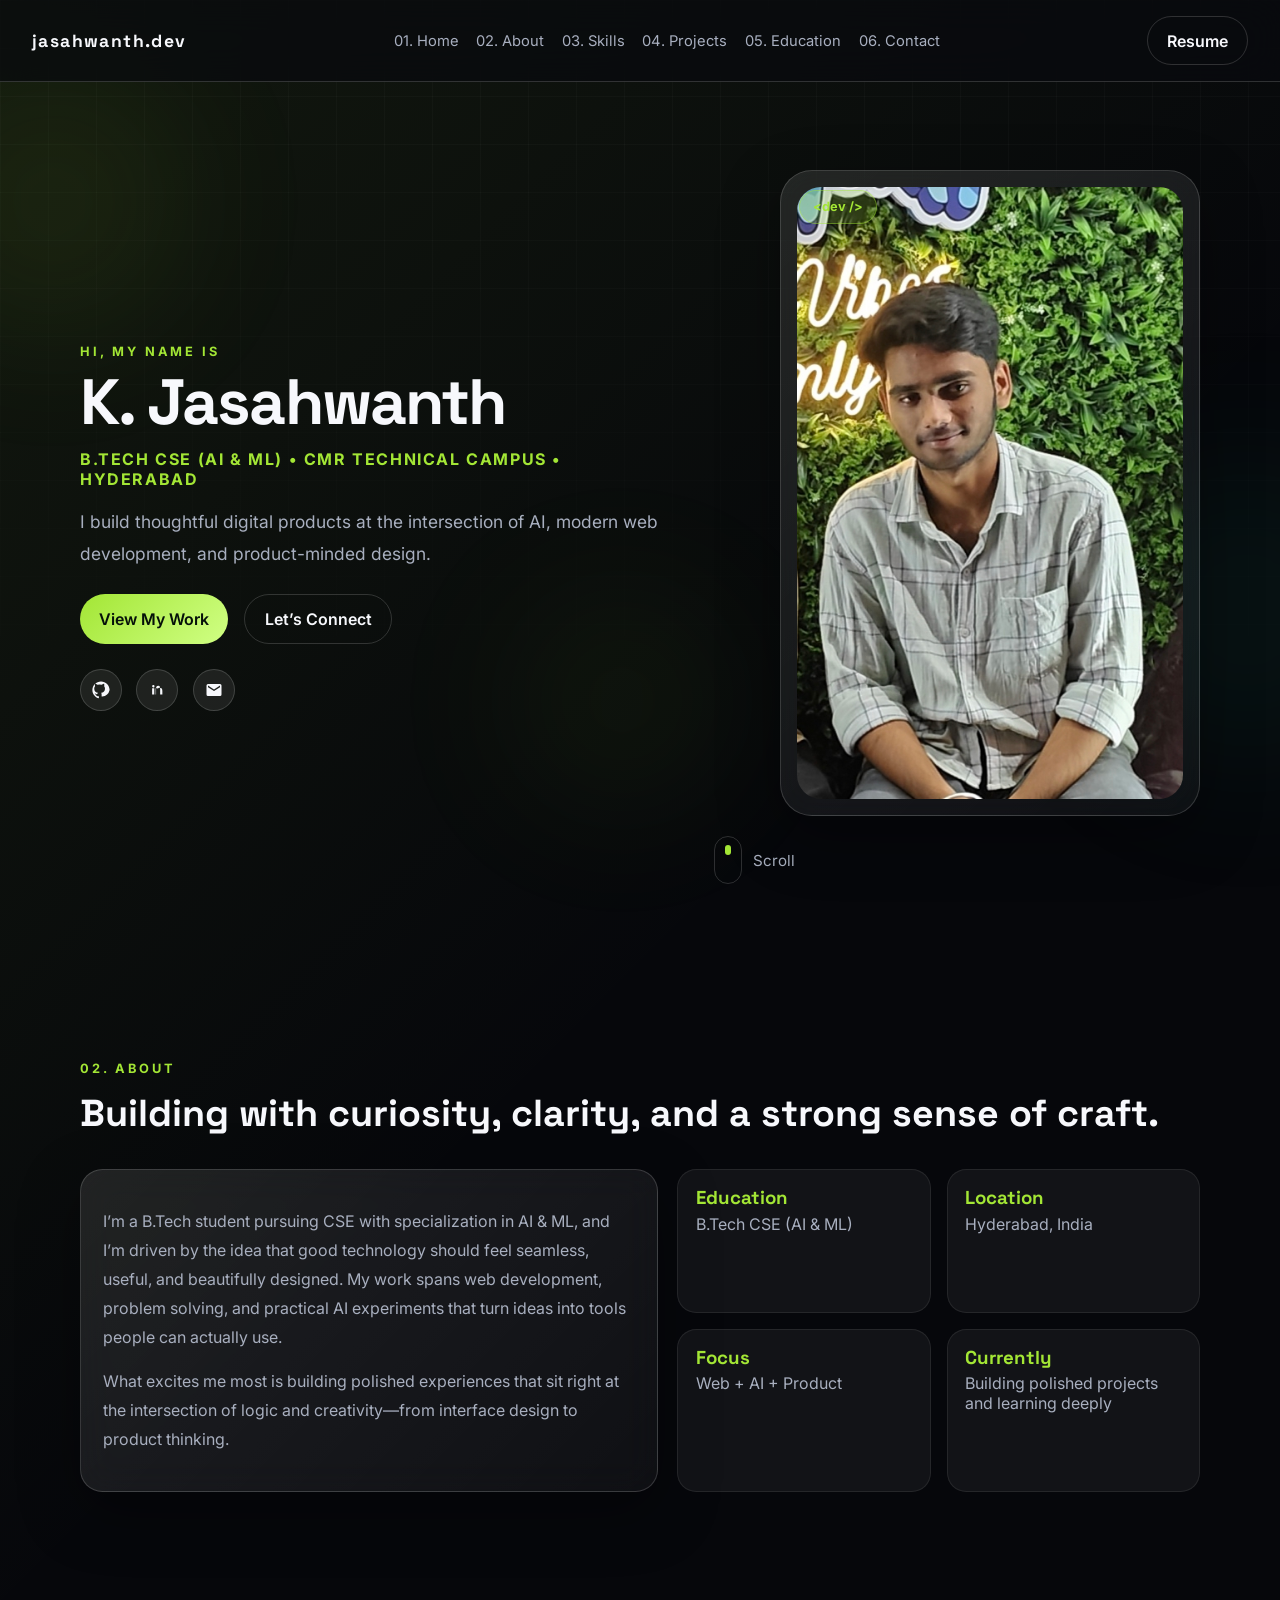
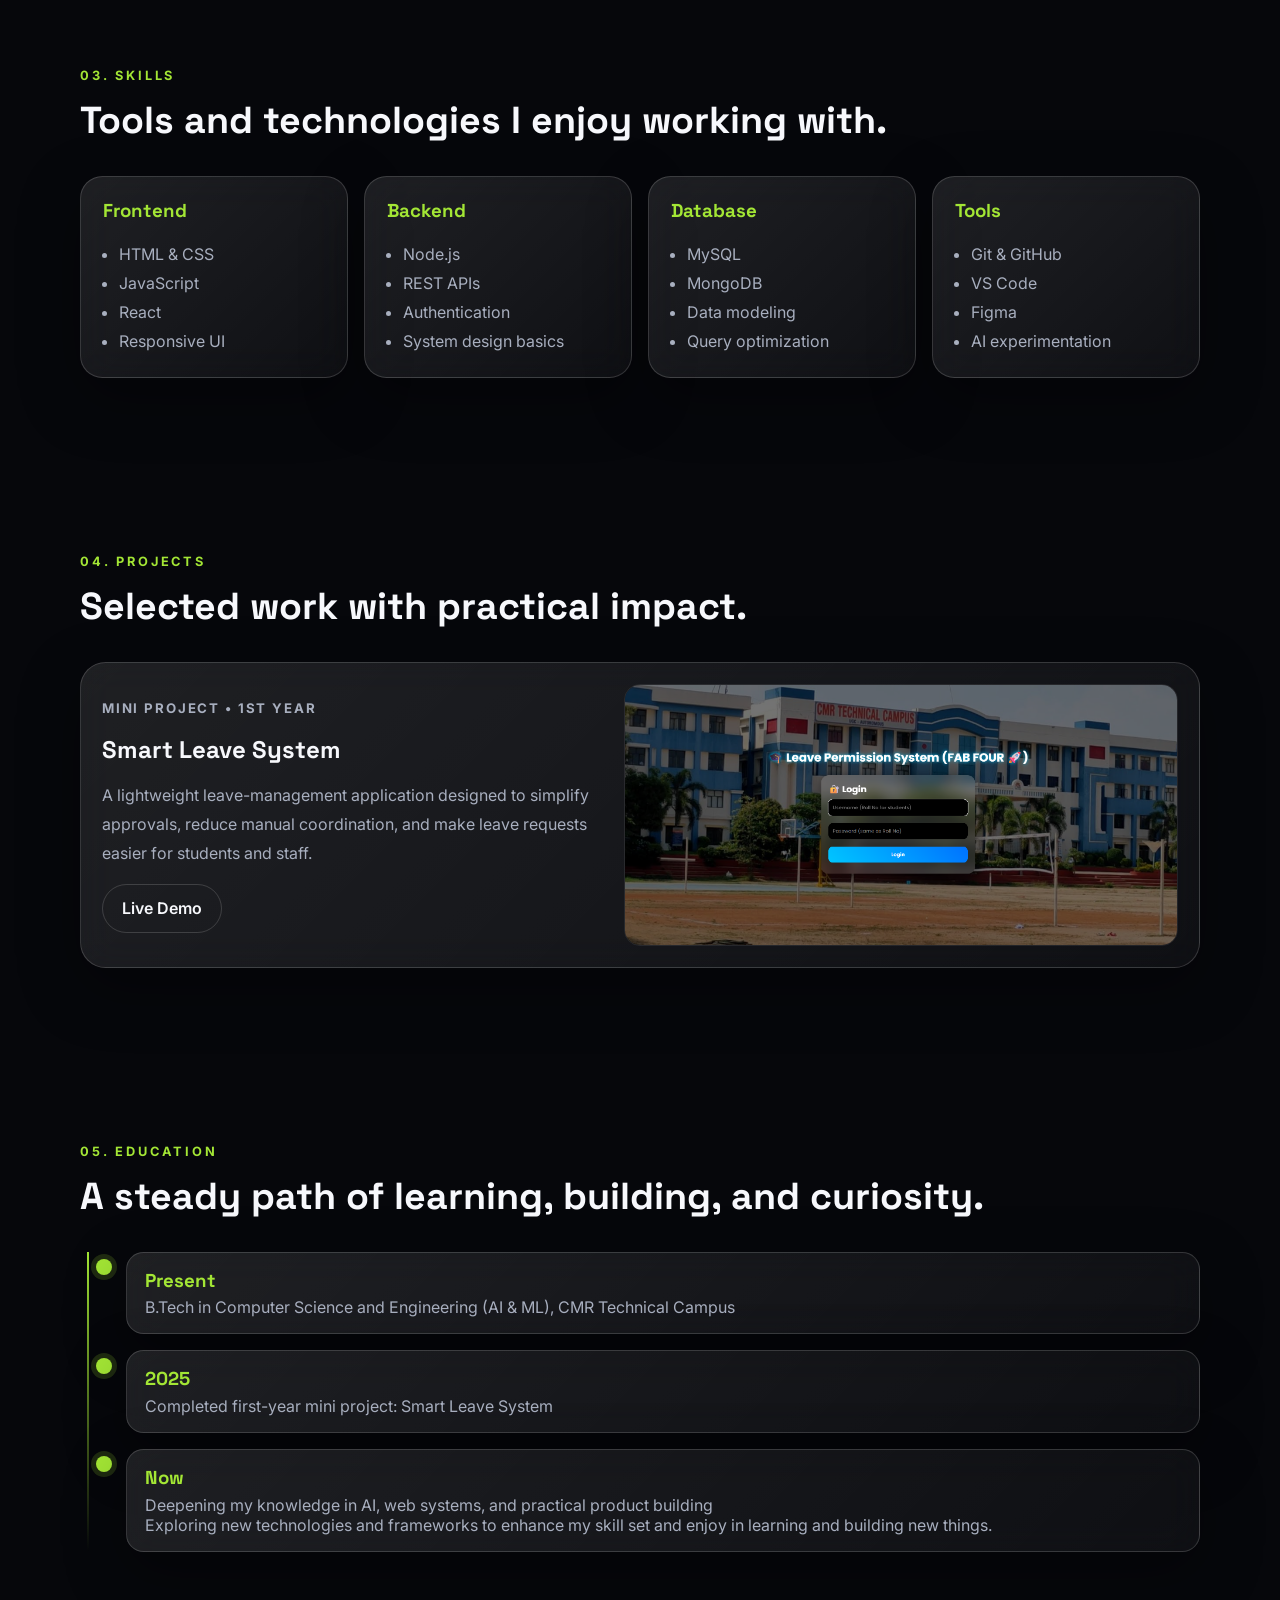
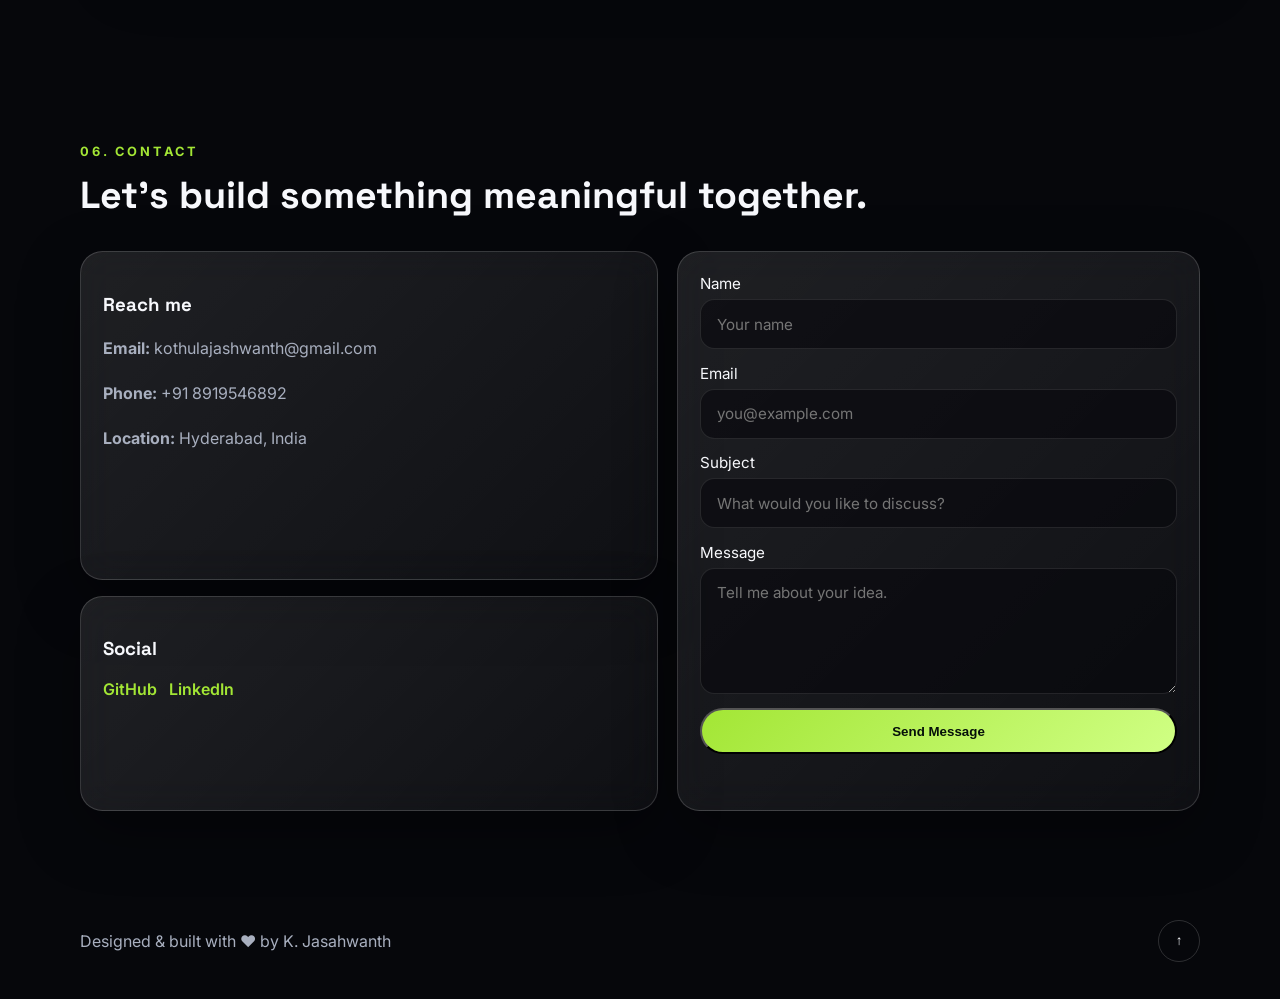
==== Portfolio/index.html @ a8a7d029 "Initial portfolio" ====
<!DOCTYPE html>
<html lang="en">
  <head>
    <meta charset="UTF-8" />
    <meta name="viewport" content="width=device-width, initial-scale=1.0" />
    <title>K. Jasahwanth | Portfolio</title>
    <meta
      name="description"
      content="Portfolio for K. Jasahwanth, a B.Tech CSE (AI & ML) student building modern web and AI experiences."
    />
    <link rel="preconnect" href="https://fonts.googleapis.com" />
    <link rel="preconnect" href="https://fonts.gstatic.com" crossorigin />
    <link
      href="https://fonts.googleapis.com/css2?family=Inter:wght@400;500;600;700;800&family=Space+Grotesk:wght@500;700&display=swap"
      rel="stylesheet"
    />
    <link rel="stylesheet" href="style.css" />
  </head>
  <body>
    <div class="background-orb orb-one"></div>
    <div class="background-orb orb-two"></div>
    <div class="background-orb orb-three"></div>

    <nav class="topbar">
      <a href="#home" class="logo">jasahwanth.dev</a>
      <div class="nav-links">
        <a href="#home">01. Home</a>
        <a href="#about">02. About</a>
        <a href="#skills">03. Skills</a>
        <a href="#projects">04. Projects</a>
        <a href="#education">05. Education</a>
        <a href="#contact">06. Contact</a>
      </div>
      <a href="#contact" class="btn btn-outline">Resume</a>
    </nav>

    <main id="home">
      <section class="hero section">
        <div class="hero-copy reveal">
          <p class="eyebrow">Hi, my name is</p>
          <h1>K. Jasahwanth</h1>
          <p class="hero-subtitle">B.Tech CSE (AI &amp; ML) • CMR Technical Campus • Hyderabad</p>
          <p class="hero-text">
            I build thoughtful digital products at the intersection of AI, modern web development,
            and product-minded design.
          </p>
          <div class="hero-actions">
            <a href="#projects" class="btn btn-primary">View My Work</a>
            <a href="#contact" class="btn btn-secondary">Let’s Connect</a>
          </div>
          <div class="social-links" aria-label="social links">
            <a href="https://github.com/kothulajashwanth" target="_blank" rel="noreferrer" aria-label="GitHub">
              <svg viewBox="0 0 24 24" aria-hidden="true"><path d="M12 .5C5.65.5.5 5.65.5 12c0 5.1 3.3 9.4 7.9 10.9.6.1.8-.2.8-.6v-2.1c-3.2.7-3.9-1.4-3.9-1.4-.5-1.2-1.2-1.6-1.2-1.6-1-.7.1-.7.1-.7 1.1.1 1.7 1.1 1.7 1.1 1 .1 1.5-.8 1.8-1.2.1-.2.3-.5.5-.7-2.5-.3-5.2-1.3-5.2-5.7 0-1.3.4-2.3 1.1-3.1-.1-.3-.5-1.5.1-3.1 0 0 .9-.3 3.1 1.2a10.9 10.9 0 0 1 5.7 0c2.2-1.5 3.1-1.2 3.1-1.2.6 1.6.2 2.8.1 3.1.7.8 1.1 1.8 1.1 3.1 0 4.4-2.7 5.4-5.2 5.7.4.3.7.9.7 1.8v2.7c0 .3.2.7.8.6A11.5 11.5 0 0 0 23.5 12C23.5 5.65 18.35.5 12 .5Z"/></svg>
            </a>
            <a href="https://linkedin.com/in/jashwanth-kothula-0837013a5" target="_blank" rel="noreferrer" aria-label="LinkedIn">
              <svg viewBox="0 0 24 24" aria-hidden="true"><path d="M6.94 8.5A1.56 1.56 0 1 0 6.94 5.4a1.56 1.56 0 0 0 0 3.1ZM5.5 9.5h2.88V18H5.5zM10.2 9.5h2.76v1.16h.04c.38-.73 1.32-1.5 2.71-1.5 2.9 0 3.44 1.91 3.44 4.39V18H16.2v-7.6c0-1.81-.03-4.14-2.52-4.14-2.53 0-2.92 1.97-2.92 4.01V18H10.2z"/></svg>
            </a>
            <a href="mailto:kothulajashwanth@gmail.com" aria-label="Email">
              <svg viewBox="0 0 24 24" aria-hidden="true"><path d="M20 4H4a2 2 0 0 0-2 2v12a2 2 0 0 0 2 2h16a2 2 0 0 0 2-2V6a2 2 0 0 0-2-2Zm0 4.2-8 5.2-8-5.2V6l8 5.2L20 6Z"/></svg>
            </a>
          </div>
        </div>

        <div class="hero-visual reveal">
          <div class="profile-card">
            <div class="badge">&lt;dev /&gt;</div>
            <img src="assets/profile.jpeg" alt="Portrait of K. Jasahwanth" />
          </div>
          <div class="scroll-indicator">
            <span></span>
            <p>Scroll</p>
          </div>
        </div>
      </section>

      <section id="about" class="section">
        <div class="section-heading reveal">
          <p class="eyebrow">02. About</p>
          <h2>Building with curiosity, clarity, and a strong sense of craft.</h2>
        </div>
        <div class="about-grid">
          <div class="glass-card reveal">
            <p>
              I’m a B.Tech student pursuing CSE with specialization in AI &amp; ML, and I’m driven
              by the idea that good technology should feel seamless, useful, and beautifully
              designed. My work spans web development, problem solving, and practical AI experiments
              that turn ideas into tools people can actually use.
            </p>
            <p>
              What excites me most is building polished experiences that sit right at the intersection
              of logic and creativity—from interface design to product thinking.
            </p>
          </div>
          <div class="facts-grid">
            <div class="fact-card reveal">
              <h3>Education</h3>
              <p>B.Tech CSE (AI &amp; ML)</p>
            </div>
            <div class="fact-card reveal">
              <h3>Location</h3>
              <p>Hyderabad, India</p>
            </div>
            <div class="fact-card reveal">
              <h3>Focus</h3>
              <p>Web + AI + Product</p>
            </div>
            <div class="fact-card reveal">
              <h3>Currently</h3>
              <p>Building polished projects and learning deeply</p>
            </div>
          </div>
        </div>
      </section>

      <section id="skills" class="section">
        <div class="section-heading reveal">
          <p class="eyebrow">03. Skills</p>
          <h2>Tools and technologies I enjoy working with.</h2>
        </div>
        <div class="skills-grid">
          <article class="glass-card skill-card reveal">
            <h3>Frontend</h3>
            <ul>
              <li>HTML &amp; CSS</li>
              <li>JavaScript</li>
              <li>React</li>
              <li>Responsive UI</li>
            </ul>
          </article>
          <article class="glass-card skill-card reveal">
            <h3>Backend</h3>
            <ul>
              <li>Node.js</li>
              <li>REST APIs</li>
              <li>Authentication</li>
              <li>System design basics</li>
            </ul>
          </article>
          <article class="glass-card skill-card reveal">
            <h3>Database</h3>
            <ul>
              <li>MySQL</li>
              <li>MongoDB</li>
              <li>Data modeling</li>
              <li>Query optimization</li>
            </ul>
          </article>
          <article class="glass-card skill-card reveal">
            <h3>Tools</h3>
            <ul>
              <li>Git &amp; GitHub</li>
              <li>VS Code</li>
              <li>Figma</li>
              <li>AI experimentation</li>
            </ul>
          </article>
        </div>
      </section>

      <section id="projects" class="section">
        <div class="section-heading reveal">
          <p class="eyebrow">04. Projects</p>
          <h2>Selected work with practical impact.</h2>
        </div>
        <div class="project-card reveal">
          <div class="project-copy">
            <p class="project-label">Mini Project • 1st Year</p>
            <h3>Smart Leave System</h3>
            <p>
              A lightweight leave-management application designed to simplify approvals, reduce manual
              coordination, and make leave requests easier for students and staff.
            </p>
            <a class="btn btn-outline" href="https://jashu7025.niat.tech" target="_blank" rel="noreferrer">Live Demo</a>
          </div>
          <div class="project-media">
            <img src="assets/project.png" alt="Smart Leave System UI preview" />
          </div>
        </div>
      </section>

      <section id="education" class="section">
        <div class="section-heading reveal">
          <p class="eyebrow">05. Education</p>
          <h2>A steady path of learning, building, and curiosity.</h2>
        </div>
        <div class="timeline reveal">
          <div class="timeline-item">
            <div class="timeline-node"></div>
            <div class="timeline-card">
              <h3> Present</h3>
              <p>B.Tech in Computer Science and Engineering (AI &amp; ML), CMR Technical Campus</p>
            </div>
          </div>
          <div class="timeline-item">
            <div class="timeline-node"></div>
            <div class="timeline-card">
              <h3>2025</h3>
              <p>Completed first-year mini project: Smart Leave System</p>
            </div>
          </div>
          <div class="timeline-item">
            <div class="timeline-node"></div>
            <div class="timeline-card">
              <h3>Now</h3>
              <p>Deepening my knowledge in AI, web systems, and practical product building </p>
              <p>Exploring new technologies and frameworks to enhance my skill set  
                and enjoy in learning and building new things.
              </p>
            </div>
          </div>
        </div>
      </section>

      <section id="contact" class="section">
        <div class="section-heading reveal">
          <p class="eyebrow">06. Contact</p>
          <h2>Let’s build something meaningful together.</h2>
        </div>
        <div class="contact-grid">
          <div class="contact-info reveal">
            <div class="glass-card contact-card">
              <h3>Reach me</h3>
              <p><strong>Email:</strong> kothulajashwanth@gmail.com</p>
              <p><strong>Phone:</strong> +91 8919546892</p>
              <p><strong>Location:</strong> Hyderabad, India</p>
            </div>
            <div class="glass-card contact-card">
              <h3>Social</h3>
              <div class="contact-socials">
                <a href="https://github.com/kothulajashwanth" target="_blank" rel="noreferrer">GitHub</a>
                <a href="https://linkedin.com/in/jashwanth-kothula-0837013a5" target="_blank" rel="noreferrer">LinkedIn</a>
              </div>
            </div>
          </div>

          <form id="contact-form" class="glass-card reveal">
            <label>
              Name
              <input type="text" name="name" placeholder="Your name" required />
            </label>
            <label>
              Email
              <input type="email" name="email" placeholder="you@example.com" required />
            </label>
            <label>
              Subject
              <input type="text" name="subject" placeholder="What would you like to discuss?" required />
            </label>
            <label>
              Message
              <textarea name="message" rows="5" placeholder="Tell me about your idea." required></textarea>
            </label>
            <button type="submit" class="btn btn-primary">Send Message</button>
            <p id="form-status" class="form-status" aria-live="polite"></p>
          </form>
        </div>
      </section>
    </main>

    <footer class="footer">
      <p>Designed &amp; built with ♥ by K. Jasahwanth</p>
      <button class="back-top" type="button" aria-label="Back to top">↑</button>
    </footer>

    <script src="script.js"></script>
  </body>
</html>
---- Portfolio/style.css ----
:root {
  --bg: #06070b;
  --bg-soft: #0f1118;
  --surface: rgba(255, 255, 255, 0.08);
  --surface-strong: rgba(255, 255, 255, 0.12);
  --text: #f7f8fc;
  --muted: #a8afbf;
  --accent: #a3e635;
  --accent-2: #1f9d74;
  --border: rgba(255, 255, 255, 0.16);
  --shadow: 0 20px 60px rgba(0, 0, 0, 0.35);
}

* {
  box-sizing: border-box;
}

html {
  scroll-behavior: smooth;
}

body {
  margin: 0;
  font-family: 'Inter', sans-serif;
  color: var(--text);
  background:
    linear-gradient(135deg, rgba(163, 230, 53, 0.08), transparent 30%),
    var(--bg);
  min-height: 100vh;
  overflow-x: hidden;
}

body::before {
  content: '';
  position: fixed;
  inset: 0;
  background-image: linear-gradient(rgba(255,255,255,0.04) 1px, transparent 1px),
    linear-gradient(90deg, rgba(255,255,255,0.04) 1px, transparent 1px);
  background-size: 48px 48px;
  mask-image: linear-gradient(to bottom, rgba(0,0,0,0.7), transparent 90%);
  pointer-events: none;
  z-index: -2;
}

.background-orb {
  position: fixed;
  border-radius: 999px;
  filter: blur(80px);
  opacity: 0.35;
  z-index: -1;
  animation: float 10s ease-in-out infinite;
}

.orb-one {
  width: 260px;
  height: 260px;
  background: rgba(163, 230, 53, 0.24);
  top: 8%;
  left: -6%;
}

.orb-two {
  width: 320px;
  height: 320px;
  background: rgba(31, 157, 116, 0.24);
  top: 50%;
  right: -10%;
  animation-duration: 12s;
}

.orb-three {
  width: 220px;
  height: 220px;
  background: rgba(163, 230, 53, 0.18);
  bottom: 10%;
  left: 40%;
  animation-duration: 14s;
}

.topbar {
  position: sticky;
  top: 0;
  z-index: 20;
  display: flex;
  align-items: center;
  justify-content: space-between;
  gap: 1rem;
  padding: 1rem 2rem;
  backdrop-filter: blur(18px);
  background: rgba(9, 10, 14, 0.72);
  border-bottom: 1px solid var(--border);
}

.logo {
  font-family: 'Space Grotesk', sans-serif;
  font-size: 1.1rem;
  font-weight: 700;
  letter-spacing: 0.08em;
  text-transform: lowercase;
  color: var(--text);
  text-decoration: none;
}

.nav-links {
  display: flex;
  gap: 1.1rem;
  flex-wrap: wrap;
}

.nav-links a {
  color: var(--muted);
  text-decoration: none;
  font-size: 0.92rem;
  transition: color 0.2s ease;
}

.nav-links a:hover {
  color: var(--accent);
}

.section {
  width: min(1120px, calc(100% - 2.5rem));
  margin: 0 auto;
  padding: 5.5rem 0;
}

.hero {
  display: grid;
  grid-template-columns: 1.1fr 0.9fr;
  gap: 2.5rem;
  align-items: center;
  min-height: calc(100vh - 74px);
}

.eyebrow {
  margin: 0 0 0.8rem;
  color: var(--accent);
  font-weight: 700;
  letter-spacing: 0.22em;
  text-transform: uppercase;
  font-size: 0.8rem;
}

h1,
h2,
h3 {
  font-family: 'Space Grotesk', sans-serif;
}

h1 {
  margin: 0;
  font-size: clamp(2.8rem, 5vw, 5.2rem);
  line-height: 0.95;
  letter-spacing: -0.03em;
}

.hero-subtitle {
  margin: 1rem 0 0;
  font-size: 1rem;
  color: var(--accent);
  font-weight: 700;
  letter-spacing: 0.1em;
  text-transform: uppercase;
}

.hero-text {
  max-width: 620px;
  font-size: 1.09rem;
  line-height: 1.8;
  color: var(--muted);
  margin: 1.1rem 0 0;
}

.hero-actions {
  display: flex;
  gap: 1rem;
  flex-wrap: wrap;
  margin-top: 1.6rem;
}

.btn {
  display: inline-flex;
  align-items: center;
  justify-content: center;
  padding: 0.85rem 1.2rem;
  border-radius: 999px;
  text-decoration: none;
  font-weight: 600;
  transition: transform 0.2s ease, background 0.2s ease, border-color 0.2s ease;
}

.btn:hover {
  transform: translateY(-2px);
}

.btn-primary {
  color: #051009;
  background: linear-gradient(135deg, var(--accent), #d0ff84);
}

.btn-secondary,
.btn-outline {
  color: var(--text);
  background: transparent;
  border: 1px solid var(--border);
}

.social-links {
  display: flex;
  gap: 0.9rem;
  margin-top: 1.6rem;
}

.social-links a {
  width: 42px;
  height: 42px;
  display: grid;
  place-items: center;
  border-radius: 50%;
  border: 1px solid var(--border);
  background: var(--surface);
  color: var(--text);
  transition: border-color 0.2s ease, transform 0.2s ease;
}

.social-links a:hover {
  border-color: var(--accent);
  transform: translateY(-2px);
}

.social-links svg {
  width: 18px;
  height: 18px;
  fill: currentColor;
}

.profile-card,
.glass-card,
.project-card,
.timeline-card,
.contact-card,
form {
  border: 1px solid var(--border);
  background: linear-gradient(135deg, rgba(255,255,255,0.1), rgba(255,255,255,0.04));
  box-shadow: var(--shadow);
  backdrop-filter: blur(18px);
}

.profile-card {
  position: relative;
  border-radius: 2rem;
  padding: 1rem;
  max-width: 420px;
  margin-left: auto;
}

.profile-card img {
  width: 100%;
  display: block;
  border-radius: 1.5rem;
}

.badge {
  position: absolute;
  top: 1.15rem;
  left: 1.15rem;
  padding: 0.55rem 0.8rem;
  border-radius: 999px;
  background: rgba(163, 230, 53, 0.18);
  color: var(--accent);
  font-size: 0.8rem;
  font-weight: 700;
  border: 1px solid rgba(163, 230, 53, 0.4);
}

.scroll-indicator {
  display: flex;
  align-items: center;
  gap: 0.7rem;
  margin-top: 1.2rem;
  color: var(--muted);
  font-size: 0.95rem;
}

.scroll-indicator span {
  width: 28px;
  height: 48px;
  border: 1px solid var(--border);
  border-radius: 999px;
  position: relative;
}

.scroll-indicator span::before {
  content: '';
  position: absolute;
  top: 8px;
  left: 50%;
  width: 6px;
  height: 10px;
  background: var(--accent);
  border-radius: 999px;
  transform: translateX(-50%);
  animation: bounce 1.4s infinite;
}

.section-heading {
  margin-bottom: 2rem;
}

.section-heading h2 {
  margin: 0;
  font-size: clamp(1.7rem, 3vw, 2.35rem);
}

.about-grid,
.contact-grid {
  display: grid;
  grid-template-columns: 1.05fr 0.95fr;
  gap: 1.2rem;
}

.glass-card {
  border-radius: 1.4rem;
  padding: 1.35rem;
}

.glass-card p,
.glass-card li {
  color: var(--muted);
  line-height: 1.8;
}

.facts-grid {
  display: grid;
  grid-template-columns: repeat(2, minmax(0, 1fr));
  gap: 1rem;
}

.fact-card {
  border-radius: 1.2rem;
  padding: 1rem 1.1rem;
  background: rgba(255,255,255,0.05);
  border: 1px solid rgba(255,255,255,0.08);
}

.fact-card h3 {
  margin: 0 0 0.3rem;
  color: var(--accent);
}

.fact-card p {
  margin: 0;
  color: var(--muted);
}

.skills-grid {
  display: grid;
  grid-template-columns: repeat(4, minmax(0, 1fr));
  gap: 1rem;
}

.skill-card h3 {
  margin-top: 0;
  color: var(--accent);
}

.skill-card ul {
  margin: 0;
  padding-left: 1rem;
}

.project-card {
  display: grid;
  grid-template-columns: 0.95fr 1.05fr;
  gap: 1.25rem;
  border-radius: 1.6rem;
  padding: 1.3rem;
}

.project-label {
  color: var(--accent);
  font-weight: 700;
  letter-spacing: 0.14em;
  text-transform: uppercase;
  font-size: 0.83rem;
}

.project-copy h3 {
  margin: 0.35rem 0 0.7rem;
  font-size: 1.5rem;
}

.project-copy p {
  color: var(--muted);
  line-height: 1.8;
}

.project-media img {
  width: 100%;
  display: block;
  border-radius: 1rem;
  border: 1px solid rgba(255,255,255,0.08);
}

.timeline {
  position: relative;
  padding-left: 1rem;
}

.timeline::before {
  content: '';
  position: absolute;
  left: 7px;
  top: 0;
  bottom: 0;
  width: 2px;
  background: linear-gradient(var(--accent), transparent);
}

.timeline-item {
  position: relative;
  padding-left: 1.9rem;
  margin-bottom: 1rem;
}

.timeline-node {
  position: absolute;
  left: 0;
  top: 0.45rem;
  width: 16px;
  height: 16px;
  border-radius: 50%;
  background: var(--accent);
  box-shadow: 0 0 0 5px rgba(163, 230, 53, 0.16);
}

.timeline-card {
  border-radius: 1.1rem;
  padding: 1rem 1.1rem;
}

.timeline-card h3 {
  margin: 0 0 0.35rem;
  color: var(--accent);
}

.timeline-card p {
  margin: 0;
  color: var(--muted);
}

.contact-info {
  display: grid;
  gap: 1rem;
}

.contact-socials {
  display: flex;
  gap: 0.75rem;
  flex-wrap: wrap;
}

.contact-socials a {
  color: var(--accent);
  text-decoration: none;
  font-weight: 600;
}

form {
  display: grid;
  gap: 0.9rem;
  border-radius: 1.4rem;
}

label {
  display: grid;
  gap: 0.4rem;
  font-size: 0.95rem;
  color: var(--text);
}

input,
textarea {
  width: 100%;
  border: 1px solid rgba(255,255,255,0.1);
  border-radius: 0.9rem;
  padding: 0.9rem 1rem;
  color: var(--text);
  background: rgba(6, 7, 11, 0.55);
  font: inherit;
}

input:focus,
textarea:focus {
  outline: 1px solid rgba(163, 230, 53, 0.35);
  border-color: rgba(163, 230, 53, 0.45);
}

.form-status {
  min-height: 1.2rem;
  margin: 0;
  color: var(--accent);
}

.footer {
  width: min(1120px, calc(100% - 2.5rem));
  margin: 0 auto 2rem;
  display: flex;
  align-items: center;
  justify-content: space-between;
  padding-top: 1rem;
  color: var(--muted);
}

.back-top {
  border: 1px solid var(--border);
  background: transparent;
  color: var(--text);
  width: 42px;
  height: 42px;
  border-radius: 50%;
  cursor: pointer;
}

.reveal {
  opacity: 0;
  transform: translateY(24px);
  transition: opacity 0.7s ease, transform 0.7s ease;
}

.reveal.visible {
  opacity: 1;
  transform: translateY(0);
}

@keyframes float {
  0%,
  100% {
    transform: translate3d(0, 0, 0);
  }
  50% {
    transform: translate3d(0, 20px, 0);
  }
}

@keyframes bounce {
  0%,
  100% {
    transform: translateX(-50%) translateY(0);
  }
  50% {
    transform: translateX(-50%) translateY(8px);
  }
}

@media (max-width: 900px) {
  .hero,
  .about-grid,
  .contact-grid,
  .project-card {
    grid-template-columns: 1fr;
  }

  .skills-grid {
    grid-template-columns: repeat(2, minmax(0, 1fr));
  }

  .profile-card {
    margin: 0 auto;
  }
}

@media (max-width: 720px) {
  .topbar {
    flex-wrap: wrap;
    justify-content: center;
    padding: 1rem;
  }

  .nav-links {
    justify-content: center;
  }

  .section {
    width: min(100% - 1.2rem, 1120px);
    padding: 3.7rem 0;
  }

  .hero {
    min-height: auto;
  }

  .skills-grid,
  .facts-grid {
    grid-template-columns: 1fr;
  }

  .footer {
    flex-direction: column;
    gap: 0.7rem;
  }
}
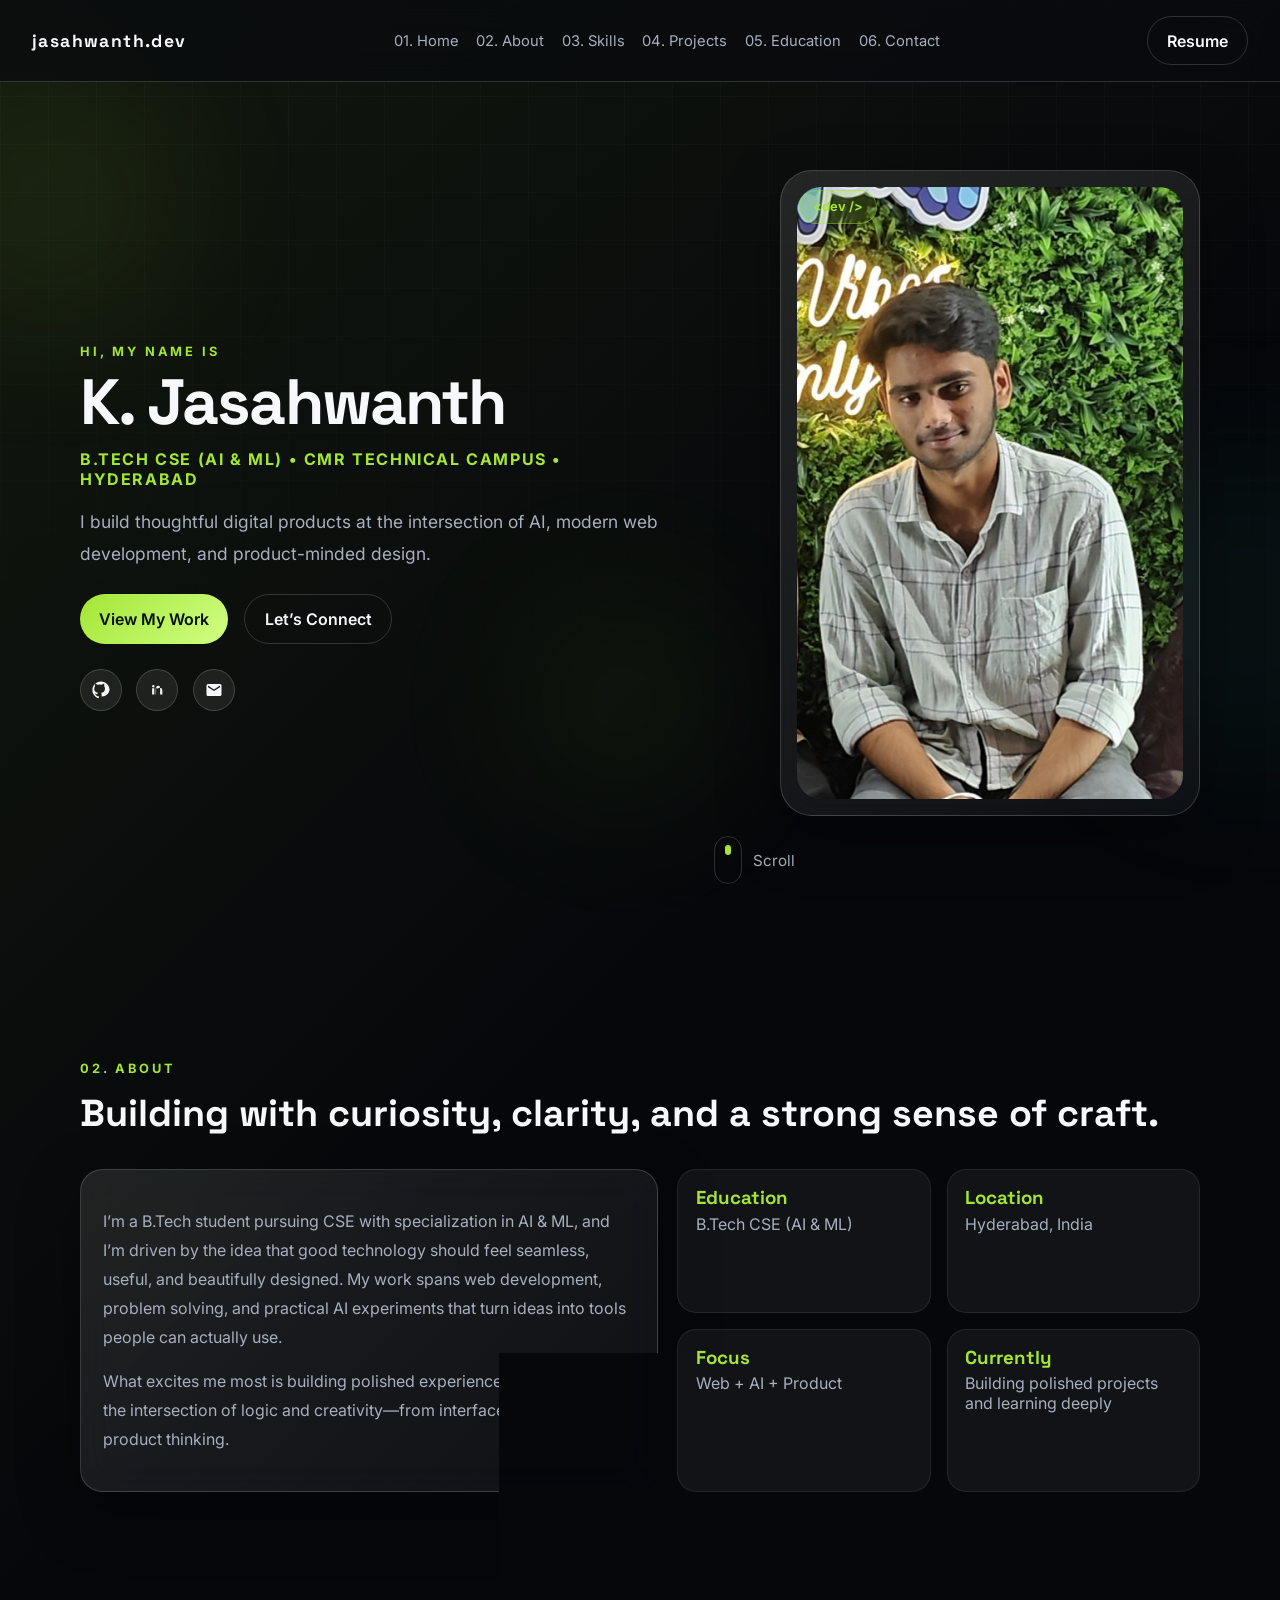
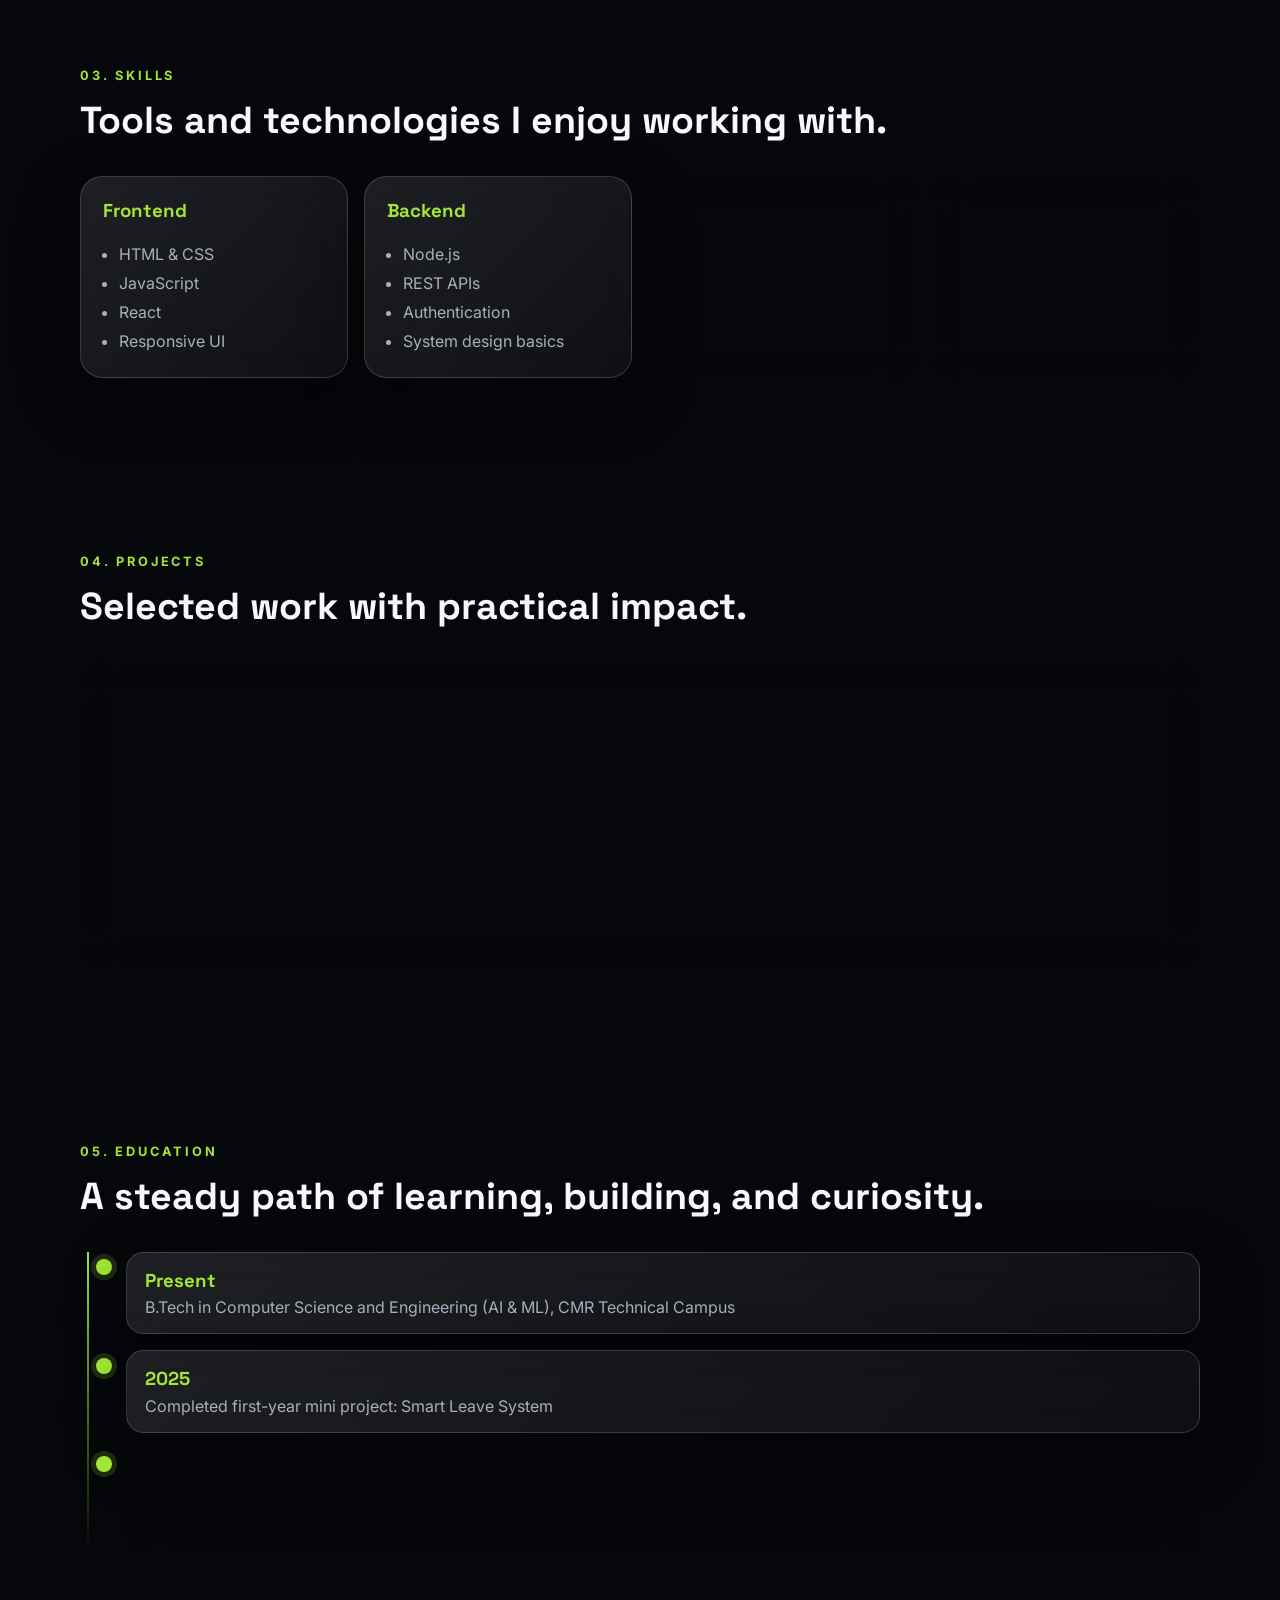
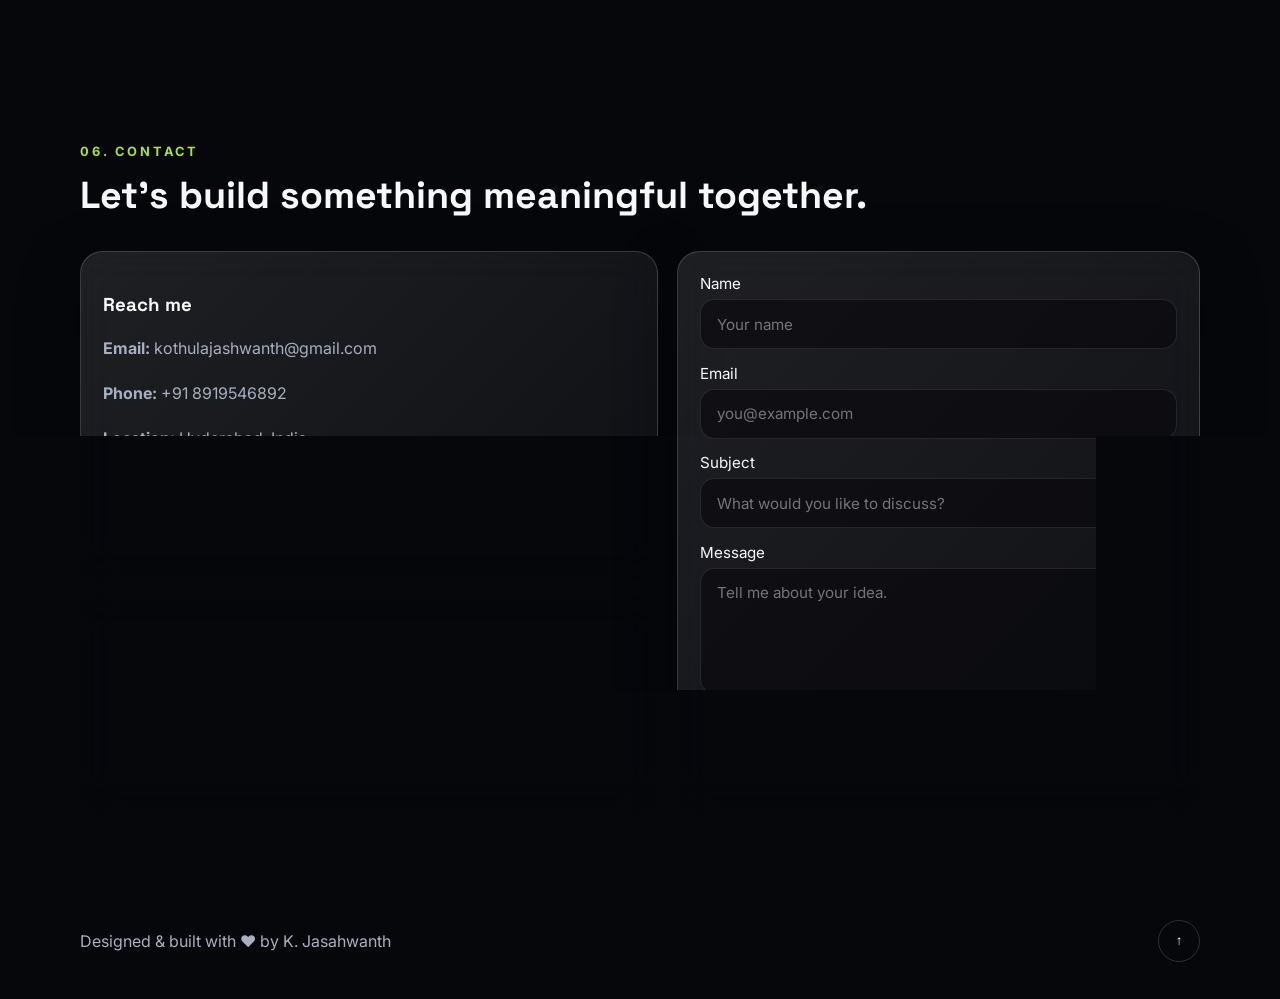
==== commit 5adfeb83: "Add GitHub Pages redirect and portfolio fixes" ====
--- a/Portfolio/index.html
+++ b/Portfolio/index.html
@@ -14,7 +14,8 @@
       href="https://fonts.googleapis.com/css2?family=Inter:wght@400;500;600;700;800&family=Space+Grotesk:wght@500;700&display=swap"
       rel="stylesheet"
     />
-    <link rel="stylesheet" href="style.css" />
+    <base href="./" />
+    <link rel="stylesheet" href="./style.css" />
   </head>
   <body>
     <div class="background-orb orb-one"></div>
@@ -64,7 +65,7 @@
         <div class="hero-visual reveal">
           <div class="profile-card">
             <div class="badge">&lt;dev /&gt;</div>
-            <img src="assets/profile.jpeg" alt="Portrait of K. Jasahwanth" />
+            <img src="./assets/profile.jpeg" alt="Portrait of K. Jasahwanth" />
           </div>
           <div class="scroll-indicator">
             <span></span>
@@ -173,7 +174,7 @@
             <a class="btn btn-outline" href="https://jashu7025.niat.tech" target="_blank" rel="noreferrer">Live Demo</a>
           </div>
           <div class="project-media">
-            <img src="assets/project.png" alt="Smart Leave System UI preview" />
+            <img src="./assets/project.png" alt="Smart Leave System UI preview" />
           </div>
         </div>
       </section>
@@ -262,6 +263,6 @@
       <button class="back-top" type="button" aria-label="Back to top">↑</button>
     </footer>
 
-    <script src="script.js"></script>
+    <script src="./script.js"></script>
   </body>
 </html>
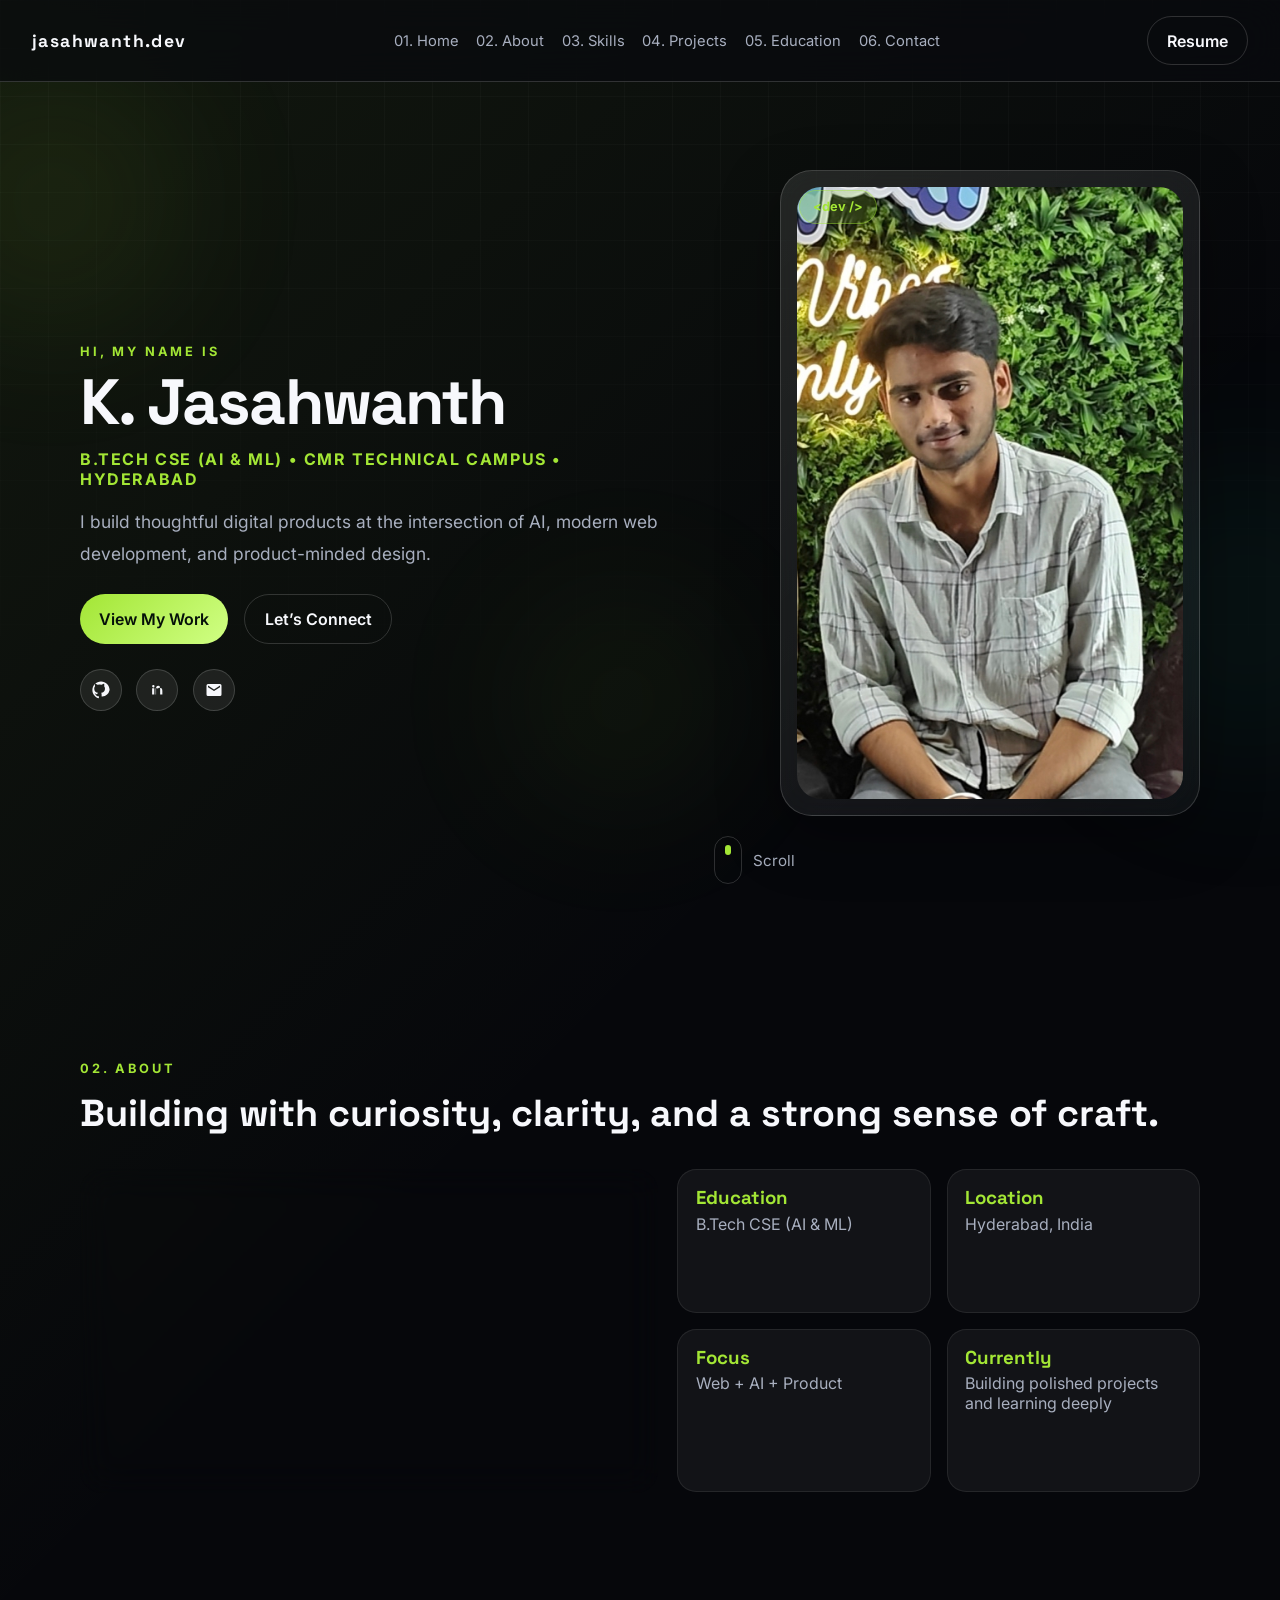
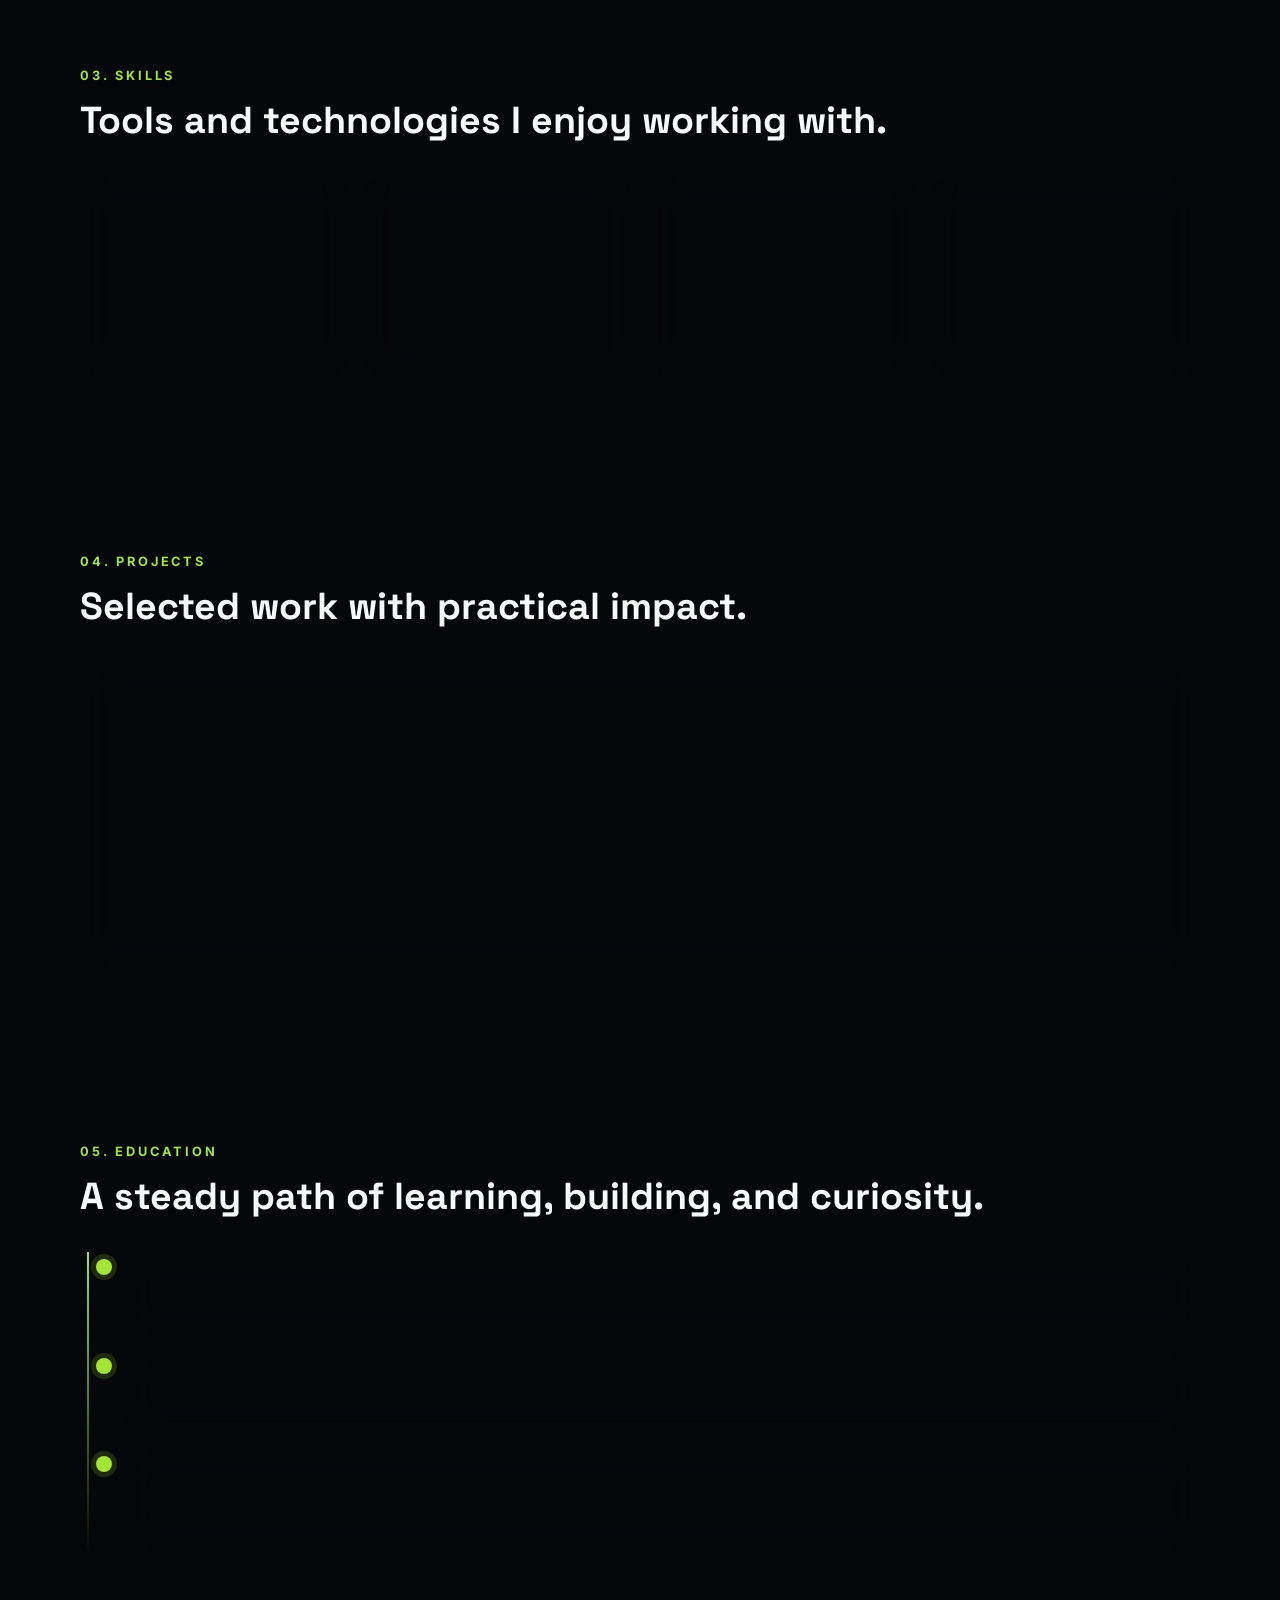
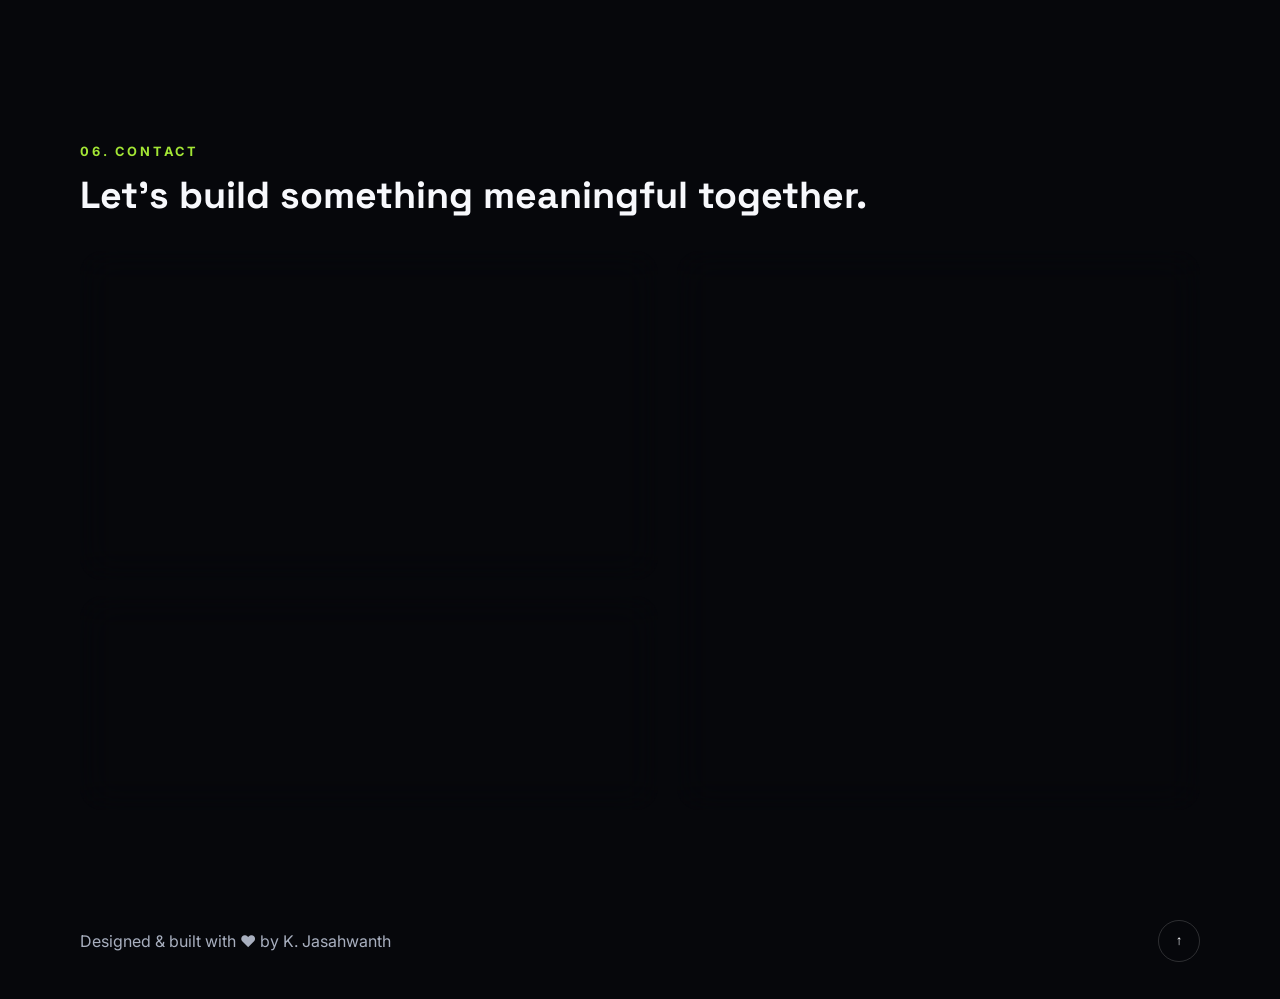
==== commit 0acc57ec: "Update Smart Leave demo link" ====
--- a/Portfolio/index.html
+++ b/Portfolio/index.html
@@ -171,7 +171,7 @@
               A lightweight leave-management application designed to simplify approvals, reduce manual
               coordination, and make leave requests easier for students and staff.
             </p>
-            <a class="btn btn-outline" href="https://jashu7025.niat.tech" target="_blank" rel="noreferrer">Live Demo</a>
+            <a class="btn btn-outline" href="https://kothulajashwanth.github.io/smart-leave-system/" target="_blank" rel="noreferrer">Live Demo</a>
           </div>
           <div class="project-media">
             <img src="./assets/project.png" alt="Smart Leave System UI preview" />
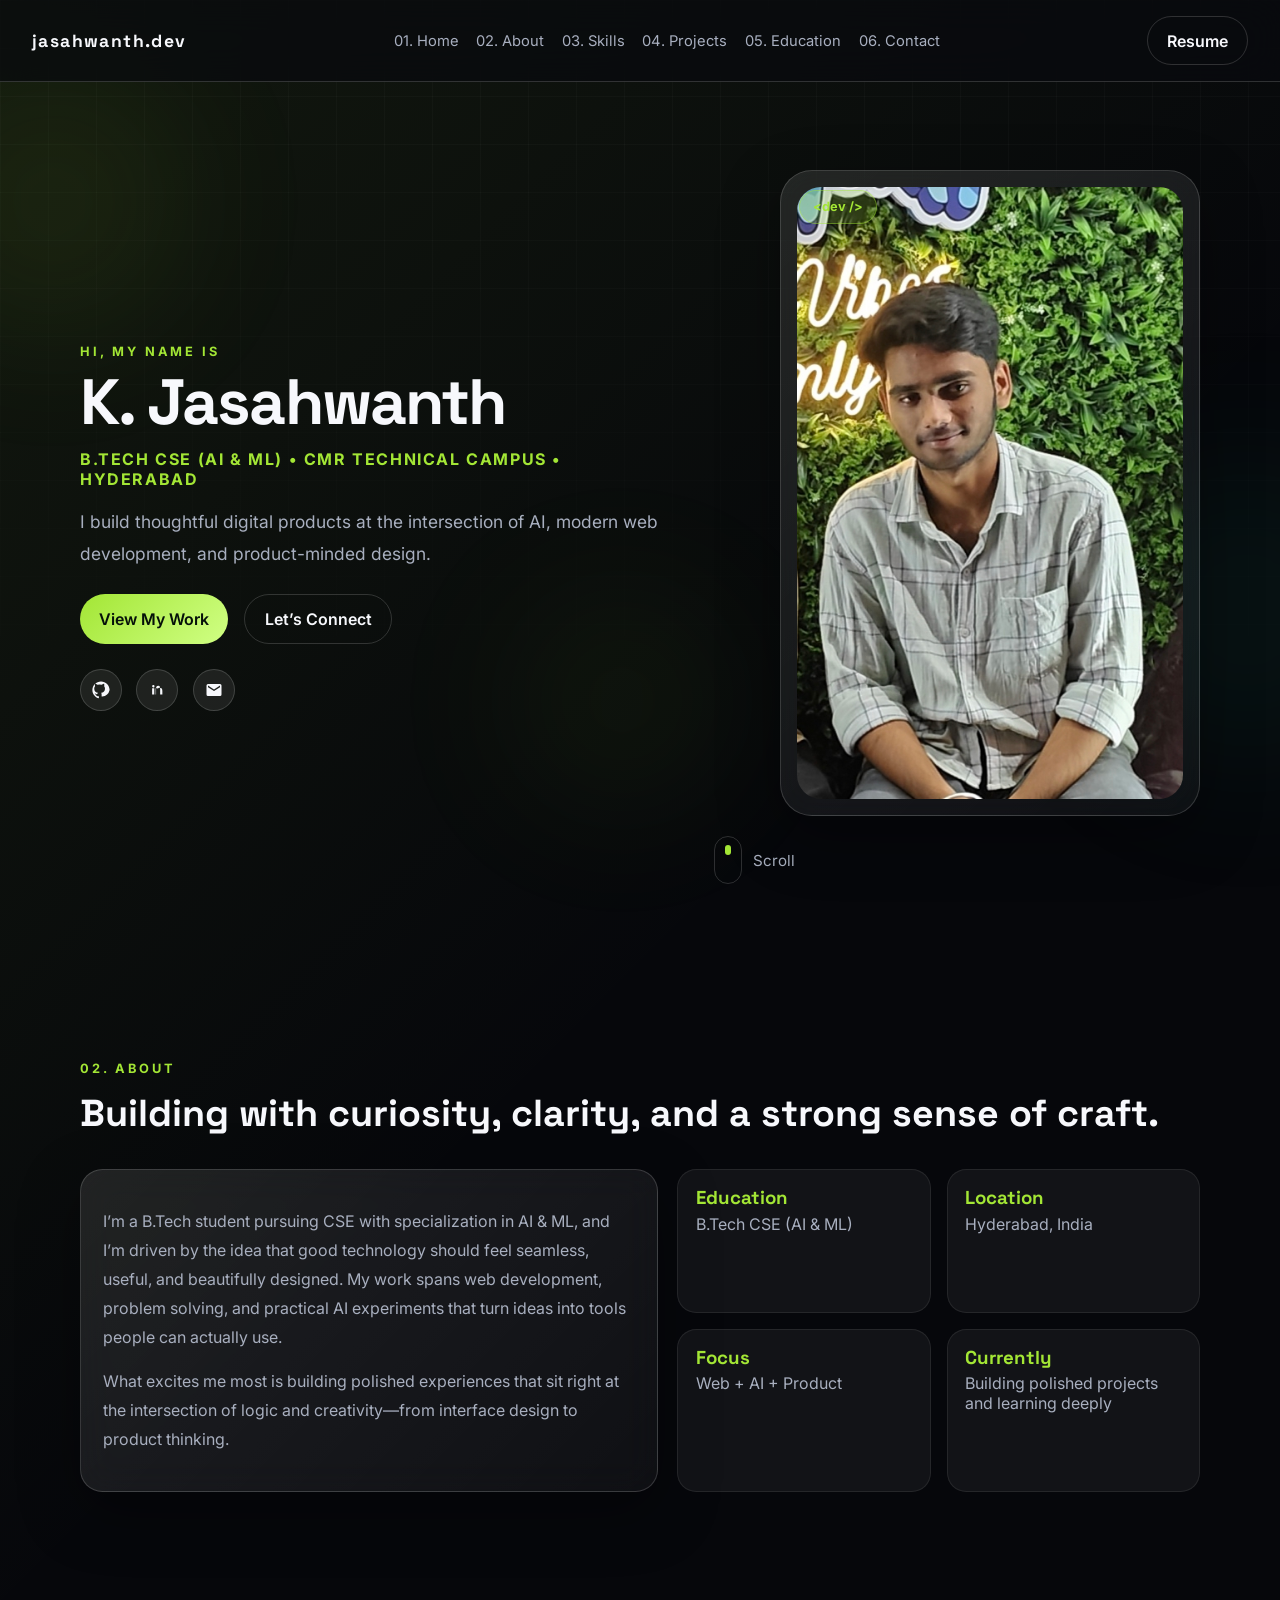
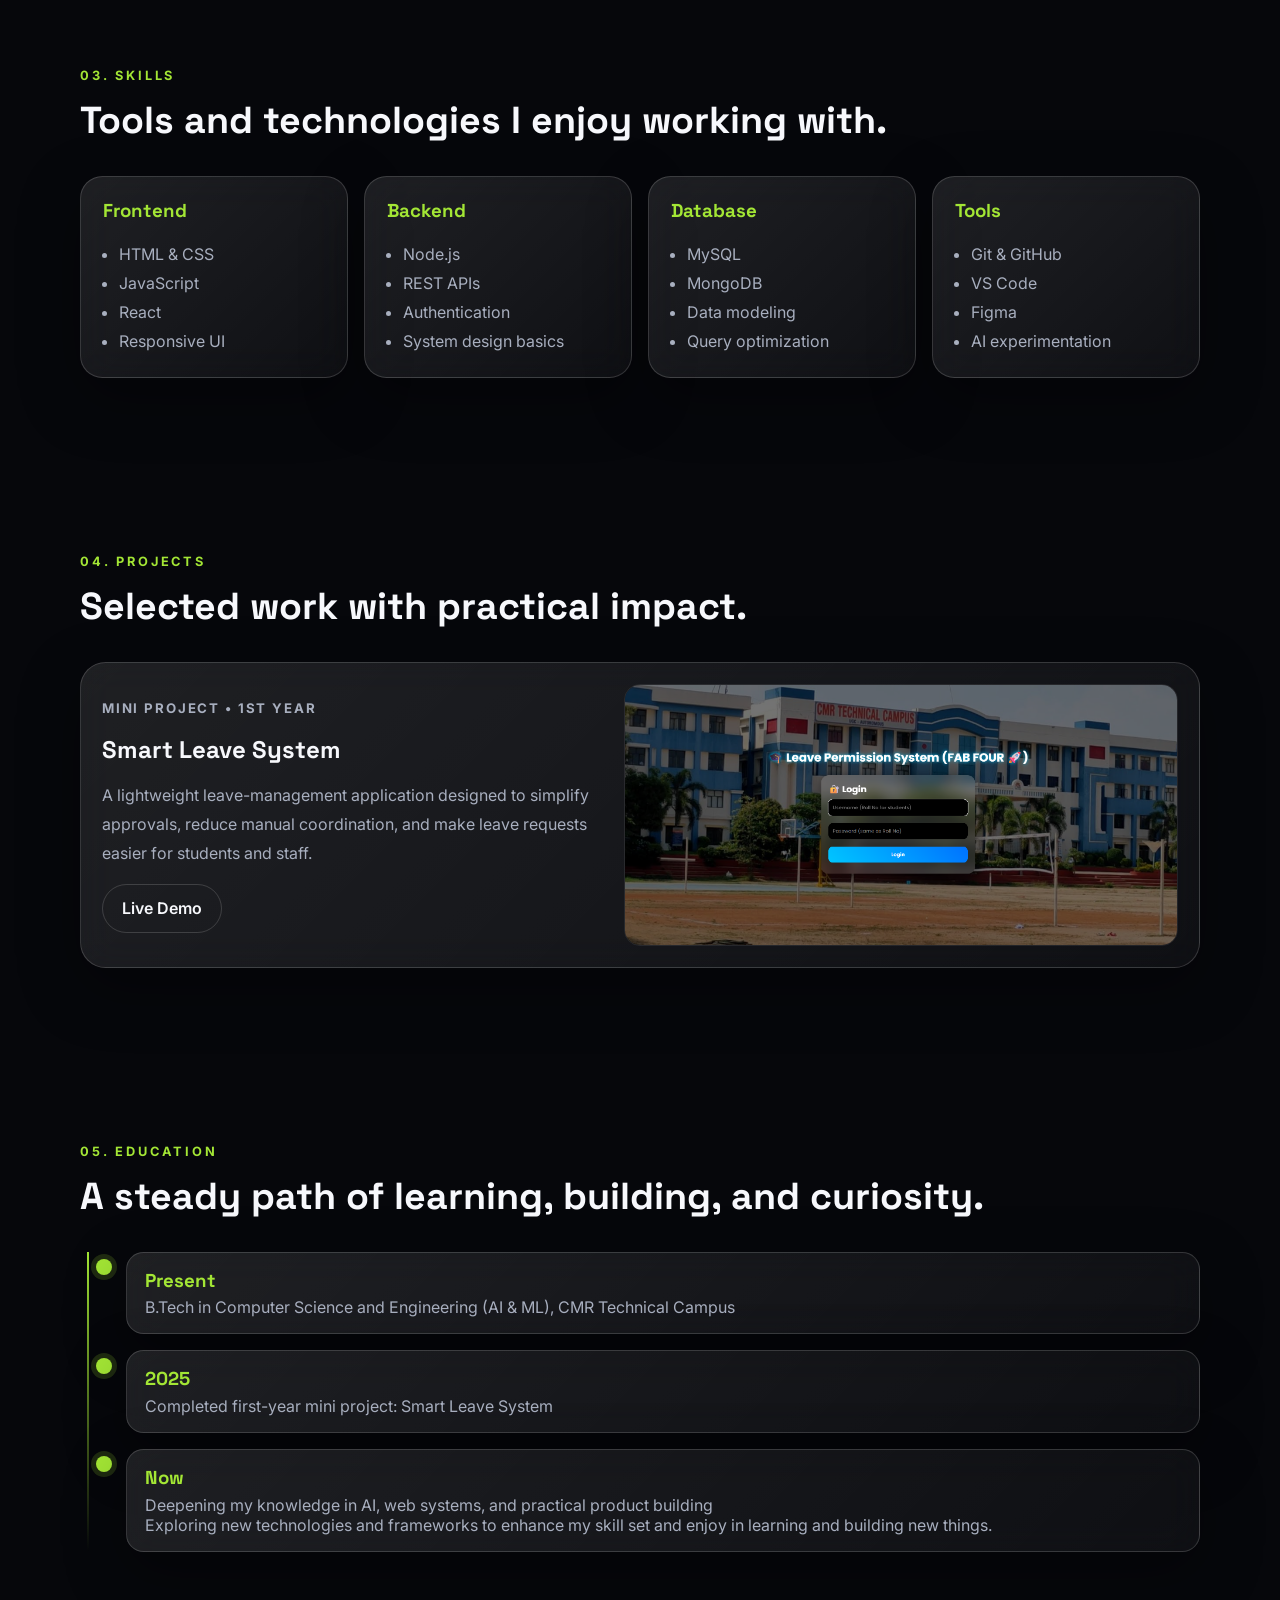
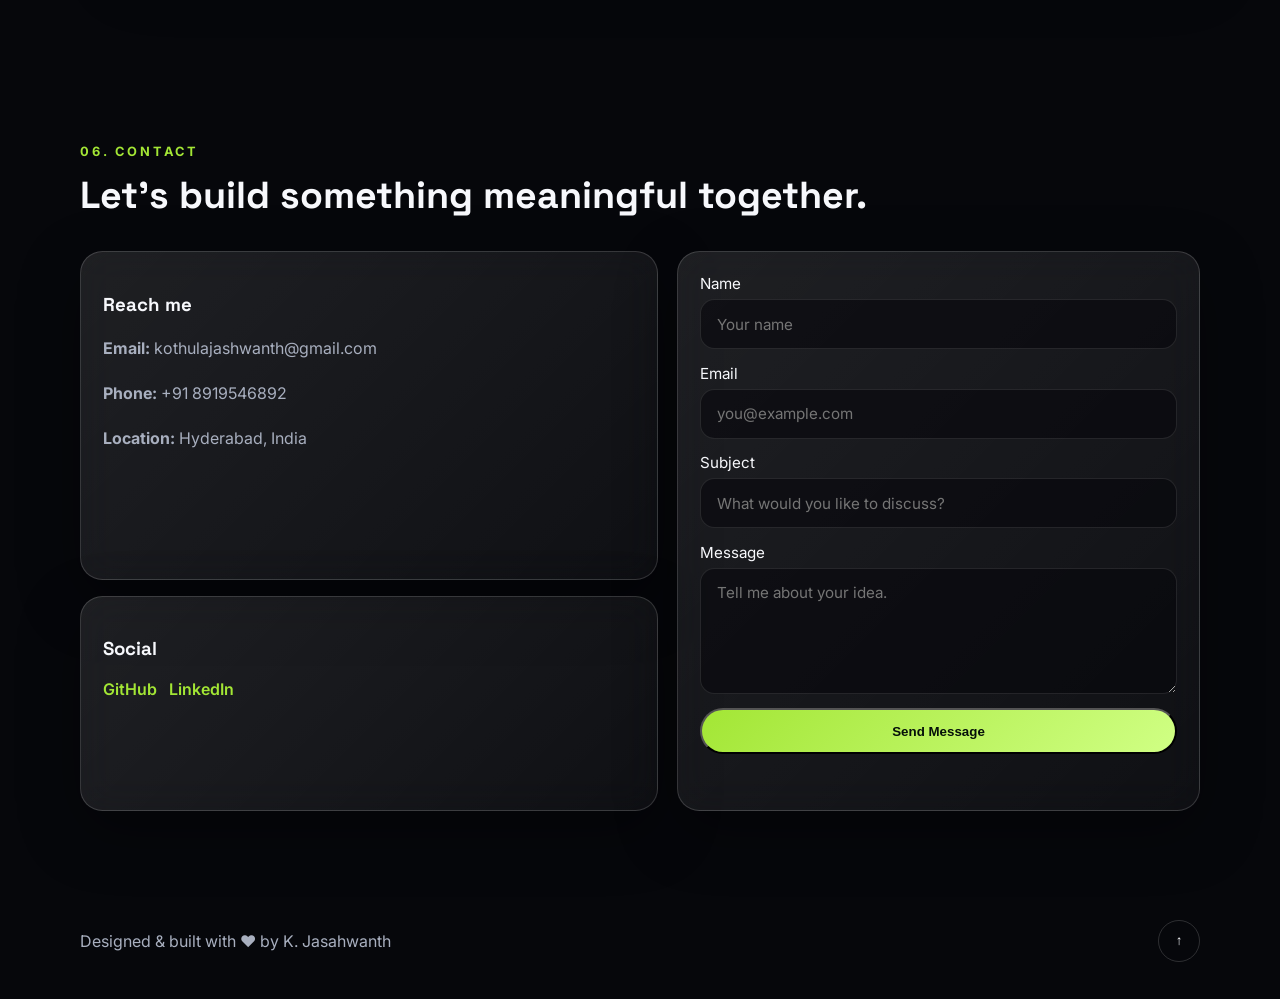
==== commit 606f1fa7: "Revert Smart Leave demo link update" ====
--- a/Portfolio/index.html
+++ b/Portfolio/index.html
@@ -171,7 +171,7 @@
               A lightweight leave-management application designed to simplify approvals, reduce manual
               coordination, and make leave requests easier for students and staff.
             </p>
-            <a class="btn btn-outline" href="https://kothulajashwanth.github.io/smart-leave-system/" target="_blank" rel="noreferrer">Live Demo</a>
+            <a class="btn btn-outline" href="https://jashu7025.niat.tech" target="_blank" rel="noreferrer">Live Demo</a>
           </div>
           <div class="project-media">
             <img src="./assets/project.png" alt="Smart Leave System UI preview" />
